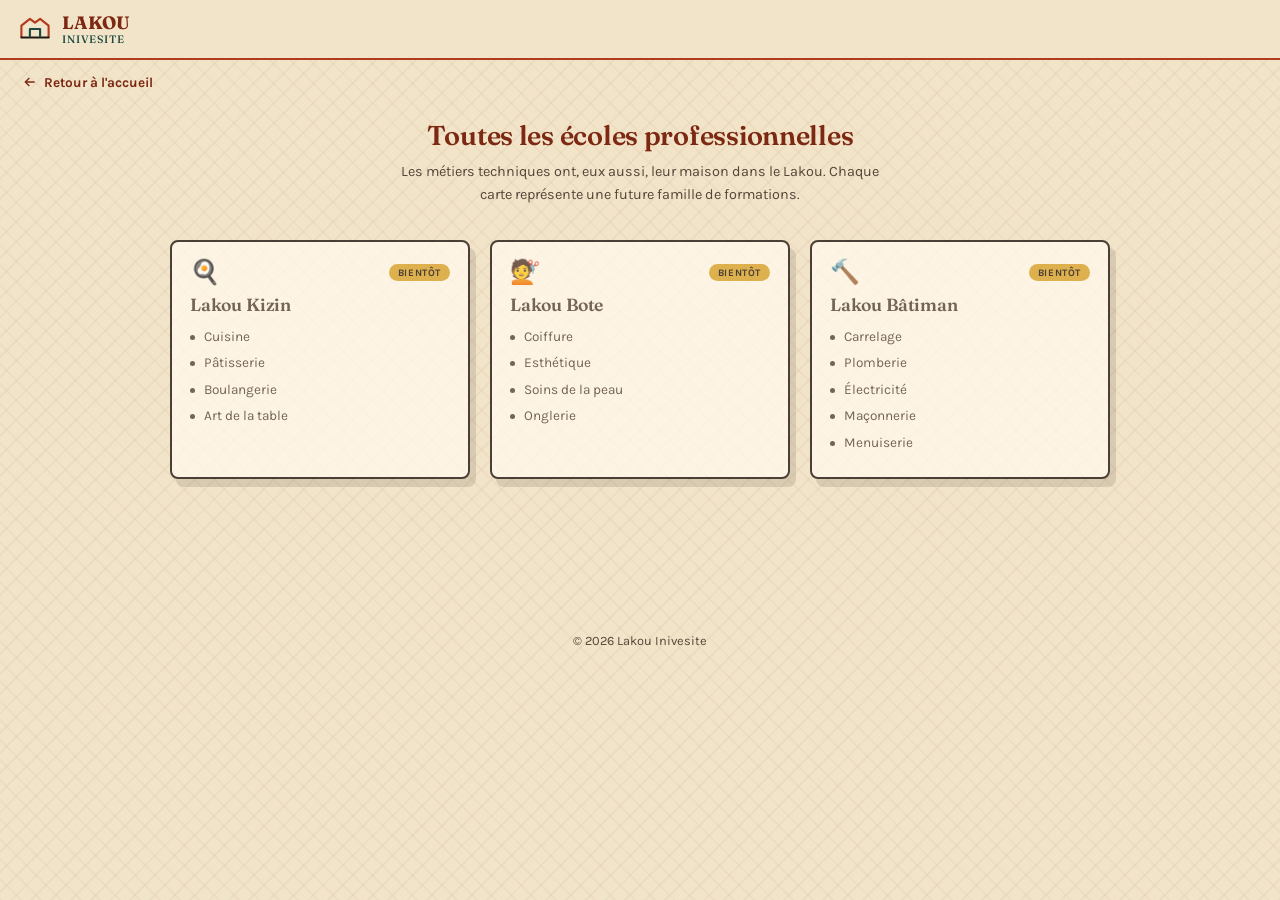
==== ecoles-professionnelles.html @ aee52b8b "Create ecoles-professionnelles.html" ====
<!DOCTYPE html>
<html lang="fr">
<head>
<meta charset="UTF-8">
<meta name="viewport" content="width=device-width, initial-scale=1.0">
<title>Toutes les écoles professionnelles — Lakou Inivesite</title>
<link rel="preconnect" href="https://fonts.googleapis.com">
<link href="https://fonts.googleapis.com/css2?family=Fraunces:ital,opsz,wght@0,9..144,300;0,9..144,500;0,9..144,600;0,9..144,700;1,9..144,500&family=Karla:wght@400;500;600;700&display=swap" rel="stylesheet">
<link rel="stylesheet" href="style.css">
</head>
<body>

<header>
  <a href="index.html" class="logo-link">
    <svg class="logo-mark" viewBox="0 0 40 40" fill="none">
      <path d="M4 30V16L14 8L20 12.5L26 8L36 16V30" stroke="#b23a1e" stroke-width="2.5" stroke-linejoin="round"/>
      <path d="M4 30H36" stroke="#211712" stroke-width="2.5" stroke-linecap="round"/>
      <path d="M14 30V20H26V30" stroke="#1b4b43" stroke-width="2.5" stroke-linejoin="round"/>
    </svg>
    <span class="logo-text">LAKOU<span>Inivesite</span></span>
  </a>
  <div class="header-actions">
    <button class="burger" id="burgerBtn" aria-label="Menu">
      <span></span><span></span><span></span>
    </button>
  </div>
</header>

<div class="overlay" id="overlay"></div>
<nav class="menu-panel" id="menuPanel">
  <div class="menu-section">Navigation</div>
  <a href="index.html" data-close>Accueil<small>Retour à Lakou Inivesite</small></a>
  <a href="universites.html" data-close>Domaines universitaires<small>Voir toutes les grandes familles</small></a>
</nav>

<main>

  <a class="retour-lien" href="index.html">
    <svg viewBox="0 0 24 24" fill="none" stroke="currentColor" stroke-width="2"><path d="M19 12H5M11 18l-6-6 6-6"/></svg>
    Retour à l'accueil
  </a>

  <div class="ext-header">
    <h1>Toutes les écoles professionnelles</h1>
    <p>Les métiers techniques ont, eux aussi, leur maison dans le Lakou. Chaque carte représente une future famille de formations.</p>
  </div>

  <section class="ext-grid">

    <div class="carte-mere soon">
      <div class="cm-top"><span class="cm-icon">🍳</span><span class="cm-status bientot">Bientôt</span></div>
      <h3>Lakou Kizin</h3>
      <ul>
        <li>Cuisine</li>
        <li>Pâtisserie</li>
        <li>Boulangerie</li>
        <li>Art de la table</li>
      </ul>
    </div>

    <div class="carte-mere soon">
      <div class="cm-top"><span class="cm-icon">💇</span><span class="cm-status bientot">Bientôt</span></div>
      <h3>Lakou Bote</h3>
      <ul>
        <li>Coiffure</li>
        <li>Esthétique</li>
        <li>Soins de la peau</li>
        <li>Onglerie</li>
      </ul>
    </div>

    <div class="carte-mere soon">
      <div class="cm-top"><span class="cm-icon">🔨</span><span class="cm-status bientot">Bientôt</span></div>
      <h3>Lakou Bâtiman</h3>
      <ul>
        <li>Carrelage</li>
        <li>Plomberie</li>
        <li>Électricité</li>
        <li>Maçonnerie</li>
        <li>Menuiserie</li>
      </ul>
    </div>

  </section>

  <footer>
    <p style="margin-top:10px;">© 2026 Lakou Inivesite</p>
  </footer>

</main>

<script>
  const burgerBtn = document.getElementById('burgerBtn');
  const menuPanel = document.getElementById('menuPanel');
  const overlay = document.getElementById('overlay');
  function closeMenu(){
    burgerBtn.classList.remove('open');
    menuPanel.classList.remove('open');
    overlay.classList.remove('open');
  }
  burgerBtn.addEventListener('click', () => {
    const isOpen = menuPanel.classList.toggle('open');
    burgerBtn.classList.toggle('open', isOpen);
    overlay.classList.toggle('open', isOpen);
  });
  overlay.addEventListener('click', closeMenu);
  menuPanel.querySelectorAll('[data-close]').forEach(el => el.addEventListener('click', closeMenu));
</script>

</body>
</html>
---- style.css ----
/* ============================================================
   LAKOU INIVESITE — style.css
   Palette : terracotta / encre / sarcelle caraïbe / or
   ============================================================ */

:root{
  --kreem: #f2e4c8;
  --kreem-dark: #e6d3ac;
  --papye: #fff8ec;

  --tè: #b23a1e;        /* terracotta, couleur primaire */
  --tè-fonse: #7c2812;
  --lagon: #1b4b43;     /* sarcelle caraïbe, secondaire — remplace le vert générique */
  --lagon-fonse: #0f332d;
  --lò: #d9a430;         /* or / accent "bientôt" */
  --enk: #211712;        /* encre presque noire, texte principal */
  --enk-doux: #55453a;
}

*{ box-sizing:border-box; margin:0; padding:0; }

body{
  background:var(--kreem);
  color:var(--enk);
  font-family:'Karla', sans-serif;
  overflow-x:hidden;
  position:relative;
}

body::before{
  content:"";
  position:fixed; inset:0;
  background-image:
    repeating-linear-gradient(45deg, rgba(178,58,30,0.035) 0 2px, transparent 2px 14px),
    repeating-linear-gradient(-45deg, rgba(33,23,18,0.03) 0 2px, transparent 2px 14px);
  pointer-events:none;
  z-index:0;
}

h1,h2,h3,.display{ font-family:'Fraunces', serif; font-weight:600; letter-spacing:-0.01em; }

/* ---------- HEADER (compact, sticky) ---------- */
header{
  position:sticky; top:0; z-index:100;
  display:flex; align-items:center; justify-content:space-between;
  padding: 12px 18px;
  padding-top: calc(12px + env(safe-area-inset-top));

  background:rgba(242,228,200,0.92);
  backdrop-filter:blur(6px);
  border-bottom:2px solid var(--tè);
}

.logo-link{ display:flex; align-items:center; gap:10px; text-decoration:none; }
.logo-mark{ width:34px; height:34px; flex-shrink:0; }
.logo-text{
  line-height: 1.2;

  font-family:'Fraunces', serif; font-weight:700; font-size:1.12rem;
  color:var(--tè-fonse); letter-spacing:-0.01em; line-height:1;
}
.logo-text span{ display:block; font-size:0.6em; color:var(--lagon); font-weight:500; letter-spacing:0.08em; text-transform:uppercase; margin-top:2px; }

.burger{
  width:36px; height:30px;
  display:flex; flex-direction:column; justify-content:space-between;
  background:none; border:none; cursor:pointer; z-index:200;
}
.burger span{ display:block; height:3px; border-radius:3px; background:var(--enk); transition:all .3s ease; }
.burger.open span:nth-child(1){ transform:translateY(13px) rotate(45deg); }
.burger.open span:nth-child(2){ opacity:0; }
.burger.open span:nth-child(3){ transform:translateY(-13px) rotate(-45deg); }

/* ---------- MENU PANEL ---------- */
.menu-panel{
  position:fixed; top:0; right:-100%; width:min(340px, 84vw); height:100%;
  background:var(--enk); color:var(--kreem);
  z-index:150; padding:96px 30px 32px; overflow-y:auto;
  transition:right .4s cubic-bezier(.65,0,.35,1);
  box-shadow:-10px 0 40px rgba(0,0,0,.35);
}
.menu-panel.open{ right:0; }
.menu-section{ font-size:0.65rem; text-transform:uppercase; letter-spacing:0.14em; color:var(--lò); font-weight:700; margin:24px 0 10px; }
.menu-section:first-of-type{ margin-top:0; }
.menu-panel a{
  display:block; color:var(--kreem); text-decoration:none;
  font-family:'Fraunces', serif; font-size:1.15rem; font-weight:500;
  padding:11px 0; border-bottom:1px solid rgba(242,228,200,0.15);
}
.menu-panel a small{ display:block; font-family:'Karla',sans-serif; font-weight:400; font-size:0.73rem; color:rgba(242,228,200,0.6); margin-top:3px; }
.menu-panel .disabled{
  display:flex; align-items:center; justify-content:space-between; gap:10px;
  font-family:'Fraunces', serif; font-size:1.15rem; font-weight:500; color:rgba(242,228,200,0.38);
  padding:11px 0; border-bottom:1px solid rgba(242,228,200,0.15);
}
.menu-panel .disabled small{ display:block; font-family:'Karla',sans-serif; font-weight:400; font-size:0.73rem; color:rgba(242,228,200,0.32); margin-top:3px; }
.tag-soon{ flex-shrink:0; font-size:0.6rem; text-transform:uppercase; letter-spacing:0.06em; font-weight:700; color:var(--enk); background:var(--lò); padding:3px 8px; border-radius:20px; }

.overlay{ position:fixed; inset:0; background:rgba(33,23,18,0.55); opacity:0; pointer-events:none; transition:opacity .3s; z-index:140; }
.overlay.open{ opacity:1; pointer-events:auto; }
/* ---------- BANNIÈRE ---------- */
.banniere{
  position:relative;
  z-index:1;
  width:100%;
  min-height:420px;
  overflow:hidden;
  display:flex;
  align-items:center;
  justify-content:center;
  padding:90px 20px 50px;
  background:
    linear-gradient(160deg, rgba(178,58,30,0.92), rgba(27,75,67,0.88)),
    repeating-linear-gradient(45deg, rgba(255,248,236,0.05) 0 3px, transparent 3px 22px);
  border-bottom:3px solid var(--enk);
}
.banniere img{ position:absolute; inset:0; width:100%; height:100%; object-fit:cover; }
.banniere-scrim{
  position:absolute; inset:0;
  background:linear-gradient(180deg, rgba(33,23,18,0.15), rgba(33,23,18,0.55));
}
.banniere-content{ position:relative; z-index:2; text-align:center; padding:0 24px; }
.banniere h1{
  font-size:clamp(2.3rem, 9vw, 3.6rem); color:var(--papye); line-height:1.05;
  text-shadow:0 3px 0 rgba(33,23,18,0.4);
}
.banniere p{ margin-top:14px; font-size:0.95rem; color:rgba(255,248,236,0.88); max-width:420px; margin-left:auto; margin-right:auto; line-height:1.55; }
.banniere-note{
  position:absolute; bottom:10px; right:14px; z-index:2;
  font-size:0.62rem; color:rgba(255,248,236,0.55); letter-spacing:0.04em;
}

/* ---------- SECTION LABELS ---------- */
.section-label{ display:flex; align-items:center; gap:12px; max-width:520px; margin:0 auto; padding:0 24px; }
.section-label .line{ flex:1; height:2px; background:var(--tè); opacity:0.3; }
.section-label span{ font-size:0.72rem; letter-spacing:0.15em; text-transform:uppercase; color:var(--tè-fonse); font-weight:700; white-space:nowrap; }
/* ---------- GRID DE CARTES (effet 3D / scrapbook) ---------- */
.domaines{
  position:relative; z-index:1;
  max-width:520px; margin:0 auto; padding:36px 22px 20px;
  display:flex; flex-direction:column; gap:34px;
}

.card{
  background:var(--papye);
  border:2px solid var(--enk);
  border-radius:6px;
  overflow:visible;
  position:relative;
  cursor:pointer;
  transform:rotate(var(--tilt, -1.2deg));
  box-shadow:
    0 1px 0 var(--enk),
    0 10px 0 -4px rgba(33,23,18,0.12),
    8px 12px 22px rgba(33,23,18,0.35),
    0 0 0 6px var(--papye);
  transition:transform .25s cubic-bezier(.34,1.4,.64,1), box-shadow .25s ease;
}
.card:nth-child(odd){ --tilt: -1.4deg; }
.card:nth-child(even){ --tilt: 1.1deg; }
.card:active, .card:focus-visible{
  transform:rotate(0deg) translateY(-3px) scale(1.015);
  box-shadow:
    0 1px 0 var(--enk),
    10px 16px 26px rgba(33,23,18,0.4),
    0 0 0 6px var(--papye);
}
.card::before{ /* ruban de "washi tape" */
  content:"";
  position:absolute; top:-14px; left:50%; transform:translateX(-50%) rotate(-3deg);
  width:64px; height:22px;
  background:repeating-linear-gradient(135deg, var(--lò) 0 6px, #c48f28 6px 12px);
  opacity:0.9; border-radius:2px;
  box-shadow:0 2px 4px rgba(33,23,18,0.25);
  z-index:3;
}

.card-image{
  width:100%; aspect-ratio:16/9; position:relative; overflow:hidden;
  background:linear-gradient(135deg, var(--tè), var(--tè-fonse));
  display:flex; align-items:center; justify-content:center;
  border-bottom:2px solid var(--enk);
}
.card-image img{
  position:absolute; inset:0;
  width:100%; height:100%; object-fit:cover; z-index:2;
}
.card-image .fallback-icon{
  position:absolute; top:50%; left:50%;
  transform:translate(-50%,-50%);
  width:44px; height:44px; opacity:0.85; z-index:1;
}
.card-image .badge{ position:absolute; top:10px; left:10px; }

.card.soon .card-image{ background:repeating-linear-gradient(135deg, var(--enk-doux) 0 8px, #6b5647 8px 16px); }

.card-body{ padding:18px 18px 20px; }
.card-title{ font-size:1.3rem; color:var(--tè-fonse); line-height:1.1; margin-bottom:6px; }
.card.soon .card-title{ color:var(--enk-doux); }

.badge{ display:inline-block; font-size:0.62rem; letter-spacing:0.08em; text-transform:uppercase; font-weight:700; padding:3px 9px; border-radius:20px; }
.badge.actif{ background:var(--lagon); color:var(--papye); }
.badge.bientot{ background:var(--lò); color:var(--enk); }

.card-desc{ font-size:0.89rem; line-height:1.5; color:var(--enk-doux); }
.card-tap{ margin-top:13px; font-size:0.76rem; font-weight:700; color:var(--tè); letter-spacing:0.03em; display:flex; align-items:center; gap:6px; }
.card.soon .card-tap{ color:var(--enk-doux); }
.card-tap svg{ width:14px; height:14px; }

/* ---------- CONCEPT / ABOUT ---------- */
.about{ position:relative; z-index:1; max-width:520px; margin:40px auto 0; padding:28px 24px 0; }
.about h2{ color:var(--tè-fonse); font-size:1.5rem; margin-bottom:10px; }
.about p{ font-size:0.92rem; line-height:1.65; color:var(--enk-doux); margin-bottom:12px; }

.ecole-pro-teaser{ max-width:520px; margin:36px auto 0; padding:0 24px; }
.ecole-pro-box{ border:2px dashed var(--tè); border-radius:8px; padding:20px; background:rgba(217,164,48,0.1); text-align:center; }
.ecole-pro-box h3{ color:var(--tè-fonse); font-size:1.1rem; margin-bottom:6px; }
.ecole-pro-box p{ font-size:0.85rem; color:var(--enk-doux); line-height:1.5; }

/* ---------- FONDATEUR ---------- */
.fondateur{ position:relative; z-index:1; max-width:480px; margin:0 auto; padding:28px 24px 0; text-align:center; }
.fondateur-photo{
  width:112px; height:112px; margin:0 auto 18px; border-radius:50%;
  border:3px solid var(--enk); background:linear-gradient(135deg, var(--tè), var(--lagon));
  display:flex; align-items:center; justify-content:center; overflow:hidden;
  box-shadow:5px 6px 0 rgba(33,23,18,0.9), 0 0 0 6px var(--papye);
}
.fondateur-photo img{ width:100%; height:100%; object-fit:cover; }
.fondateur-photo .fallback-icon{ width:48px; height:48px; }
.fondateur h2{ color:var(--tè-fonse); font-size:1.5rem; }
.fondateur-titres{ display:flex; flex-wrap:wrap; justify-content:center; gap:8px; margin:12px 0 16px; }
.titre-pill{ font-size:0.68rem; letter-spacing:0.04em; font-weight:700; text-transform:uppercase; color:var(--papye); padding:5px 12px; border-radius:20px; }
.titre-pill.c1{ background:var(--tè); }
.titre-pill.c2{ background:var(--lagon); }
.titre-pill.c3{ background:var(--enk); }
.titre-pill.c4{ background:var(--lò); color:var(--enk); }
.fondateur-bio{ font-size:0.9rem; line-height:1.65; color:var(--enk-doux); }

footer{ position:relative; z-index:1; text-align:center; padding:50px 24px 40px; margin-top:34px; color:var(--enk-doux); font-size:0.8rem; }
footer strong{ color:var(--tè-fonse); font-family:'Fraunces',serif; }
/* ---------- MODAL ---------- */
.modal-overlay{ position:fixed; inset:0; background:rgba(33,23,18,0.65); z-index:300; opacity:0; pointer-events:none; transition:opacity .3s; display:flex; align-items:flex-end; }
.modal-overlay.open{ opacity:1; pointer-events:auto; }
.modal{ background:var(--kreem); width:100%; max-height:90vh; overflow-y:auto; border-radius:22px 22px 0 0; border-top:3px solid var(--tè); padding:28px 24px 36px; position:relative; transform:translateY(100%); transition:transform .38s cubic-bezier(.32,.72,.24,1); }
.modal-overlay.open .modal{ transform:translateY(0); }
.modal-handle{ width:40px; height:4px; background:var(--enk-doux); opacity:0.3; border-radius:4px; margin:0 auto 20px; }
.modal-close{ position:absolute; top:18px; right:20px; background:none; border:none; font-size:1.6rem; color:var(--enk); cursor:pointer; line-height:1; }

.modal-image{ width:100%; aspect-ratio:16/9; border-radius:10px; overflow:hidden; margin-bottom:16px; border:2px solid var(--enk); background:linear-gradient(135deg, var(--tè), var(--tè-fonse)); display:flex; align-items:center; justify-content:center; box-shadow:6px 8px 0 rgba(33,23,18,0.15); }
.modal-image img{ width:100%; height:100%; object-fit:cover; }
.modal-image svg{ width:48px; height:48px; opacity:0.85; }

.modal h2{ color:var(--tè-fonse); font-size:1.7rem; margin-bottom:6px; }
.modal .badge{ margin-bottom:14px; }

.modal-block{ margin-top:18px; }
.modal-block h4{ font-size:0.7rem; text-transform:uppercase; letter-spacing:0.1em; color:var(--tè-fonse); font-weight:700; margin-bottom:8px; }
.modal-block p{ font-size:0.92rem; line-height:1.6; color:var(--enk-doux); }
.modal-block ul{ list-style:none; }
.modal-block ul li{ font-size:0.9rem; line-height:1.5; color:var(--enk-doux); padding-left:18px; position:relative; margin-bottom:6px; }
.modal-block ul li::before{ content:"→"; position:absolute; left:0; color:var(--tè); font-weight:700; }

.filiere{ margin-bottom:12px; padding-left:14px; border-left:3px solid var(--lagon); }
.filiere-nom{ font-weight:700; color:var(--lagon-fonse); font-size:0.9rem; }
.filiere-desc{ font-size:0.85rem; color:var(--enk-doux); line-height:1.5; margin-top:2px; }

.duree-box{
  margin-top:16px; padding:12px 14px; background:var(--papye); border:2px solid var(--enk);
  border-radius:6px; display:flex; justify-content:space-between; align-items:center;
  font-size:0.85rem;
}
.duree-box .label{ font-weight:700; color:var(--tè-fonse); text-transform:uppercase; font-size:0.68rem; letter-spacing:0.06em; }
.duree-box .valeur{ font-weight:700; color:var(--enk); }
.btn-explorer{
  display:flex; align-items:center; justify-content:center; gap:8px;
  width:100%; margin-top:26px; padding:16px; border:none; border-radius:6px;
  background:var(--tè); color:var(--papye); font-family:'Fraunces',serif;
  font-weight:600; font-size:1.05rem; cursor:pointer;
  box-shadow:0 5px 0 var(--tè-fonse); transition:transform .15s;
}
.btn-explorer:active{ transform:translateY(4px); box-shadow:0 1px 0 var(--tè-fonse); }
.btn-explorer svg{ width:18px; height:18px; }

.modal-soon-msg{ margin-top:16px; padding:14px; background:var(--kreem-dark); border-radius:8px; font-size:0.88rem; color:var(--enk-doux); font-style:italic; }
/* ---------- MODAL ---------- */
.modal-overlay{ position:fixed; inset:0; background:rgba(33,23,18,0.65); z-index:300; opacity:0; pointer-events:none; transition:opacity .3s; display:flex; align-items:flex-end; }
.modal-overlay.open{ opacity:1; pointer-events:auto; }
.modal{ background:var(--kreem); width:100%; max-height:90vh; overflow-y:auto; border-radius:22px 22px 0 0; border-top:3px solid var(--tè); padding:28px 24px 36px; position:relative; transform:translateY(100%); transition:transform .38s cubic-bezier(.32,.72,.24,1); }
.modal-overlay.open .modal{ transform:translateY(0); }
.modal-handle{ width:40px; height:4px; background:var(--enk-doux); opacity:0.3; border-radius:4px; margin:0 auto 20px; }
.modal-close{ position:absolute; top:18px; right:20px; background:none; border:none; font-size:1.6rem; color:var(--enk); cursor:pointer; line-height:1; }

.modal-image{ width:100%; aspect-ratio:16/9; border-radius:10px; overflow:hidden; margin-bottom:16px; border:2px solid var(--enk); background:linear-gradient(135deg, var(--tè), var(--tè-fonse)); display:flex; align-items:center; justify-content:center; box-shadow:6px 8px 0 rgba(33,23,18,0.15); }
.modal-image img{ width:100%; height:100%; object-fit:cover; }
.modal-image svg{ width:48px; height:48px; opacity:0.85; }

.modal h2{ color:var(--tè-fonse); font-size:1.7rem; margin-bottom:6px; }
.modal .badge{ margin-bottom:14px; }

.modal-block{ margin-top:18px; }
.modal-block h4{ font-size:0.7rem; text-transform:uppercase; letter-spacing:0.1em; color:var(--tè-fonse); font-weight:700; margin-bottom:8px; }
.modal-block p{ font-size:0.92rem; line-height:1.6; color:var(--enk-doux); }
.modal-block ul{ list-style:none; }
.modal-block ul li{ font-size:0.9rem; line-height:1.5; color:var(--enk-doux); padding-left:18px; position:relative; margin-bottom:6px; }
.modal-block ul li::before{ content:"→"; position:absolute; left:0; color:var(--tè); font-weight:700; }

.filiere{ margin-bottom:12px; padding-left:14px; border-left:3px solid var(--lagon); }
.filiere-nom{ font-weight:700; color:var(--lagon-fonse); font-size:0.9rem; }
.filiere-desc{ font-size:0.85rem; color:var(--enk-doux); line-height:1.5; margin-top:2px; }

.duree-box{
  margin-top:16px; padding:12px 14px; background:var(--papye); border:2px solid var(--enk);
  border-radius:6px; display:flex; justify-content:space-between; align-items:center;
  font-size:0.85rem;
}
.duree-box .label{ font-weight:700; color:var(--tè-fonse); text-transform:uppercase; font-size:0.68rem; letter-spacing:0.06em; }
.duree-box .valeur{ font-weight:700; color:var(--enk); }

.btn-explorer{
  display:flex; align-items:center; justify-content:center; gap:8px;
  width:100%; margin-top:26px; padding:16px; border:none; border-radius:6px;
  background:var(--tè); color:var(--papye); font-family:'Fraunces',serif;
  font-weight:600; font-size:1.05rem; cursor:pointer; text-decoration:none;
  box-shadow:0 5px 0 var(--tè-fonse); transition:transform .15s;
}
.btn-explorer:active{ transform:translateY(4px); box-shadow:0 1px 0 var(--tè-fonse); }
.btn-explorer svg{ width:18px; height:18px; }

.modal-soon-msg{ margin-top:16px; padding:14px; background:var(--kreem-dark); border-radius:8px; font-size:0.88rem; color:var(--enk-doux); font-style:italic; }

.header-actions{ display:flex; align-items:center; gap:8px; }
.search-btn{
  width:36px; height:36px; border-radius:50%; border:none; background:none;
  color:var(--enk); display:flex; align-items:center; justify-content:center; cursor:pointer;
}
.search-btn svg{ width:20px; height:20px; }
/* ---------- LISTE DE DISCIPLINES ---------- */
.disciplines-label{
  margin-top:14px; font-size:0.68rem; text-transform:uppercase; letter-spacing:0.1em;
  color:var(--tè-fonse); font-weight:700;
}
.disciplines-list{ list-style:none; margin-top:8px; }
.disciplines-list li{
  font-size:0.87rem; color:var(--enk-doux); line-height:1.7;
  padding-left:16px; position:relative;
}
.disciplines-list li::before{
  content:""; position:absolute; left:0; top:9px;
  width:6px; height:6px; border-radius:50%; background:var(--lagon);
}
.card.soon .disciplines-list li::before{ background:var(--enk-doux); }

.btn-disabled{
  display:flex; align-items:center; justify-content:center;
  width:100%; margin-top:20px; padding:14px; border-radius:6px;
  background:var(--kreem-dark); color:var(--enk-doux);
  font-family:'Fraunces',serif; font-weight:600; font-size:0.95rem;
  border:2px dashed var(--enk-doux);
}

/* ---------- MENU : ACCORDÉON DOMAINES ---------- */
.menu-accordion-toggle{
  width:100%; background:none; border:none; text-align:left; cursor:pointer;
  display:flex; align-items:center; justify-content:space-between; gap:10px;
  color:var(--kreem); font-family:'Fraunces', serif; font-size:1.15rem; font-weight:500;
  padding:11px 0; border-bottom:1px solid rgba(242,228,200,0.15);
}
.menu-accordion-toggle small{ display:block; font-family:'Karla',sans-serif; font-weight:400; font-size:0.73rem; color:rgba(242,228,200,0.6); margin-top:3px; }
.menu-accordion-toggle .chevron{ width:18px; height:18px; flex-shrink:0; transition:transform .3s ease; }
.menu-accordion-toggle.open .chevron{ transform:rotate(180deg); }

.menu-submenu{ max-height:0; overflow:hidden; transition:max-height .3s ease; }
.menu-submenu.open{ max-height:300px; }
.menu-submenu a, .menu-submenu .disabled{
  padding:10px 0 10px 16px; font-size:1rem; border-bottom:1px solid rgba(242,228,200,0.1);
}

/* ---------- RECHERCHE ---------- */
.search-overlay{
  position:fixed; inset:0; z-index:400;
  background:rgba(33,23,18,0.7);
  opacity:0; pointer-events:none; transition:opacity .25s ease;
}
.search-overlay.open{ opacity:1; pointer-events:auto; }
.search-panel{ background:var(--kreem); margin:0 auto; max-width:560px; padding:18px 18px 0; }
.search-input-row{
  display:flex; align-items:center; gap:10px;
  background:var(--papye); border:2px solid var(--enk); border-radius:8px;
  padding:12px 14px;
}
.search-input-row svg{ width:18px; height:18px; color:var(--enk-doux); flex-shrink:0; }
.search-input-row input{ flex:1; border:none; background:none; outline:none; font-family:'Karla',sans-serif; font-size:1rem; color:var(--enk); }
.search-input-row button{ border:none; background:none; font-size:1.4rem; color:var(--enk-doux); cursor:pointer; line-height:1; }
.search-results{ padding:14px 2px 24px; max-height:70vh; overflow-y:auto; }
.search-result-item{
  display:block; padding:12px 10px; border-radius:6px; text-decoration:none;
  color:var(--enk); margin-bottom:6px; background:var(--papye); border:1px solid rgba(33,23,18,0.1);
}
.search-result-item .srt{ font-weight:700; color:var(--tè-fonse); font-family:'Fraunces',serif; }
.search-result-item .srd{ font-size:0.82rem; color:var(--enk-doux); margin-top:2px; }
.search-empty{ font-size:0.85rem; color:var(--enk-doux); padding:10px; text-align:center; }

/* ---------- BOUTON "VOIR DAVANTAGE" (collection complète) ---------- */
.btn-voir-tout{
  display:flex; align-items:center; justify-content:center; gap:8px;
  max-width:520px; margin:24px auto 0; padding:16px; border-radius:6px;
  background:var(--enk); color:var(--kreem); text-decoration:none;
  font-family:'Fraunces',serif; font-weight:600; font-size:1rem;
  border:2px solid var(--enk); box-shadow:0 5px 0 var(--tè-fonse);
  transition:transform .15s;
}
.btn-voir-tout:active{ transform:translateY(4px); box-shadow:0 1px 0 var(--tè-fonse); }
.btn-voir-tout svg{ width:18px; height:18px; flex-shrink:0; }

/* ---------- ÉCOLES PROFESSIONNELLES (accueil) ---------- */
.ecoles-pro-intro{ max-width:520px; margin:0 auto; padding:0 24px 6px; text-align:center; }
.ecoles-pro-intro p{ font-size:0.86rem; color:var(--enk-doux); line-height:1.55; }

/* ---------- PAGES D'EXTENSION (toutes-les-cartes) ---------- */
.ext-header{
  position:relative; z-index:1; max-width:960px; margin:0 auto;
  padding:26px 22px 10px; text-align:center;
}
.ext-header h1{ color:var(--tè-fonse); font-size:1.7rem; line-height:1.15; }
.ext-header p{ margin-top:10px; font-size:0.9rem; color:var(--enk-doux); max-width:480px; margin-left:auto; margin-right:auto; line-height:1.55; }
.retour-lien{
  display:inline-flex; align-items:center; gap:6px; margin:14px 22px 0;
  font-size:0.85rem; color:var(--tè-fonse); text-decoration:none; font-weight:700;
}
.retour-lien svg{ width:16px; height:16px; }

.ext-grid{
  position:relative; z-index:1;
  display:grid; grid-template-columns:repeat(auto-fit, minmax(230px, 1fr));
  gap:20px; max-width:980px; margin:0 auto; padding:24px 20px 60px;
}
.carte-mere{
  background:var(--papye); border:2px solid var(--enk); border-radius:8px;
  padding:18px; box-shadow:6px 8px 0 rgba(33,23,18,0.15);
}
.carte-mere.soon{ opacity:0.8; }
.cm-top{ display:flex; align-items:center; justify-content:space-between; gap:8px; }
.cm-icon{ font-size:1.5rem; line-height:1; }
.carte-mere h3{ color:var(--tè-fonse); font-size:1.1rem; margin:10px 0 12px; line-height:1.2; }
.carte-mere.soon h3{ color:var(--enk-doux); }
.carte-mere ul{ list-style:none; }
.carte-mere ul li{
  font-size:0.85rem; color:var(--enk-doux); line-height:1.5;
  padding-left:14px; position:relative; margin-bottom:6px;
}
.carte-mere ul li::before{
  content:""; position:absolute; left:0; top:8px;
  width:5px; height:5px; border-radius:50%; background:var(--lagon);
}
.carte-mere.soon ul li::before{ background:var(--enk-doux); }
.cm-status{
  display:inline-block; margin-top:2px; font-size:0.62rem; font-weight:700;
  text-transform:uppercase; letter-spacing:0.06em; padding:3px 9px; border-radius:20px;
  flex-shrink:0;
}
.cm-status.actif{ background:var(--lagon); color:var(--papye); }
.cm-status.bientot{ background:var(--lò); color:var(--enk); }
.cm-link{
  display:block; margin-top:14px; font-size:0.84rem; font-weight:700;
  color:var(--tè); text-decoration:none;
}
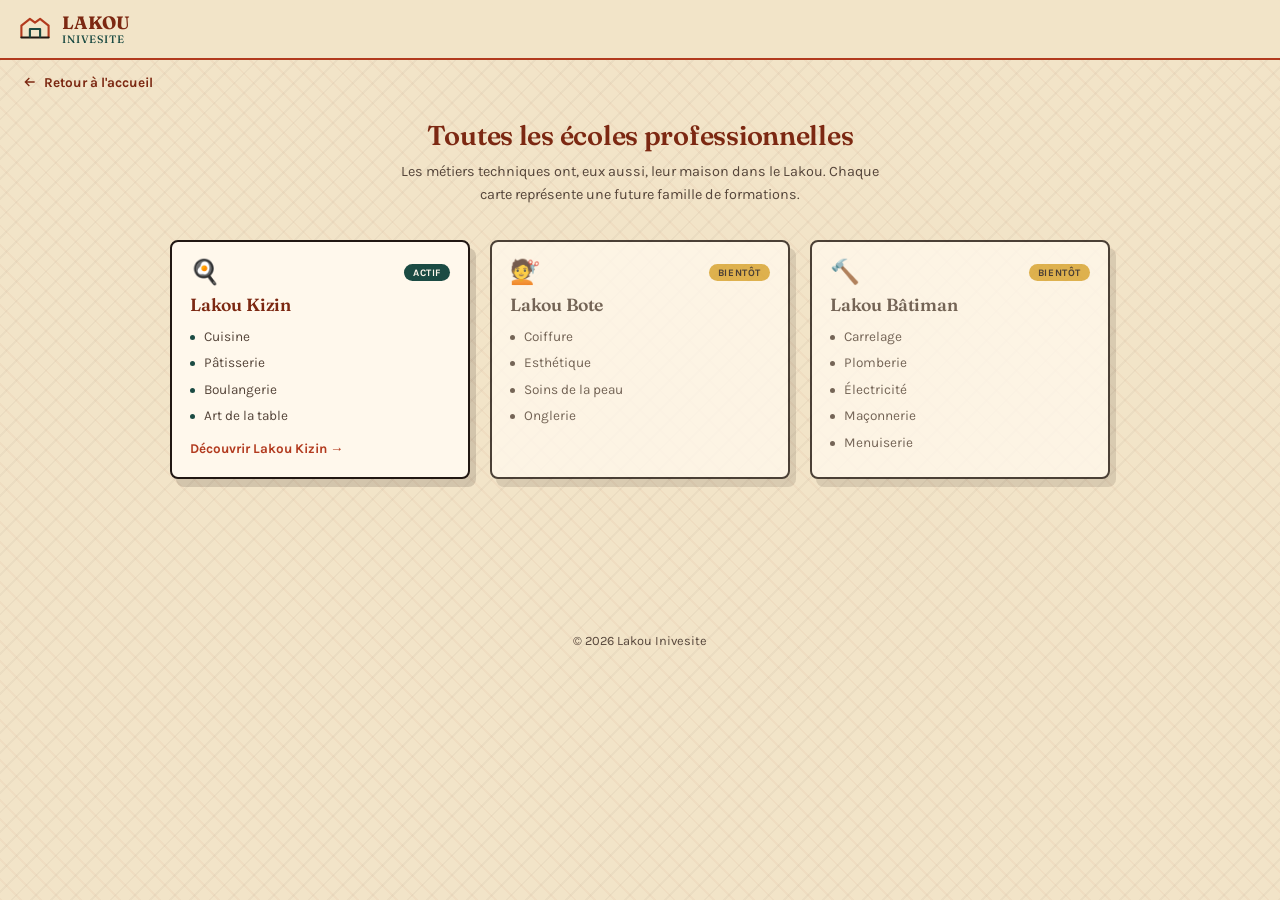
==== commit ccae5807: "Update ecoles-professionnelles.html" ====
--- a/ecoles-professionnelles.html
+++ b/ecoles-professionnelles.html
@@ -47,8 +47,8 @@
 
   <section class="ext-grid">
 
-    <div class="carte-mere soon">
-      <div class="cm-top"><span class="cm-icon">🍳</span><span class="cm-status bientot">Bientôt</span></div>
+    <div class="carte-mere">
+      <div class="cm-top"><span class="cm-icon">🍳</span><span class="cm-status actif">Actif</span></div>
       <h3>Lakou Kizin</h3>
       <ul>
         <li>Cuisine</li>
@@ -56,6 +56,7 @@
         <li>Boulangerie</li>
         <li>Art de la table</li>
       </ul>
+      <a class="cm-link" href="https://lakou-kizin.vercel.app/">Découvrir Lakou Kizin →</a>
     </div>
 
     <div class="carte-mere soon">
